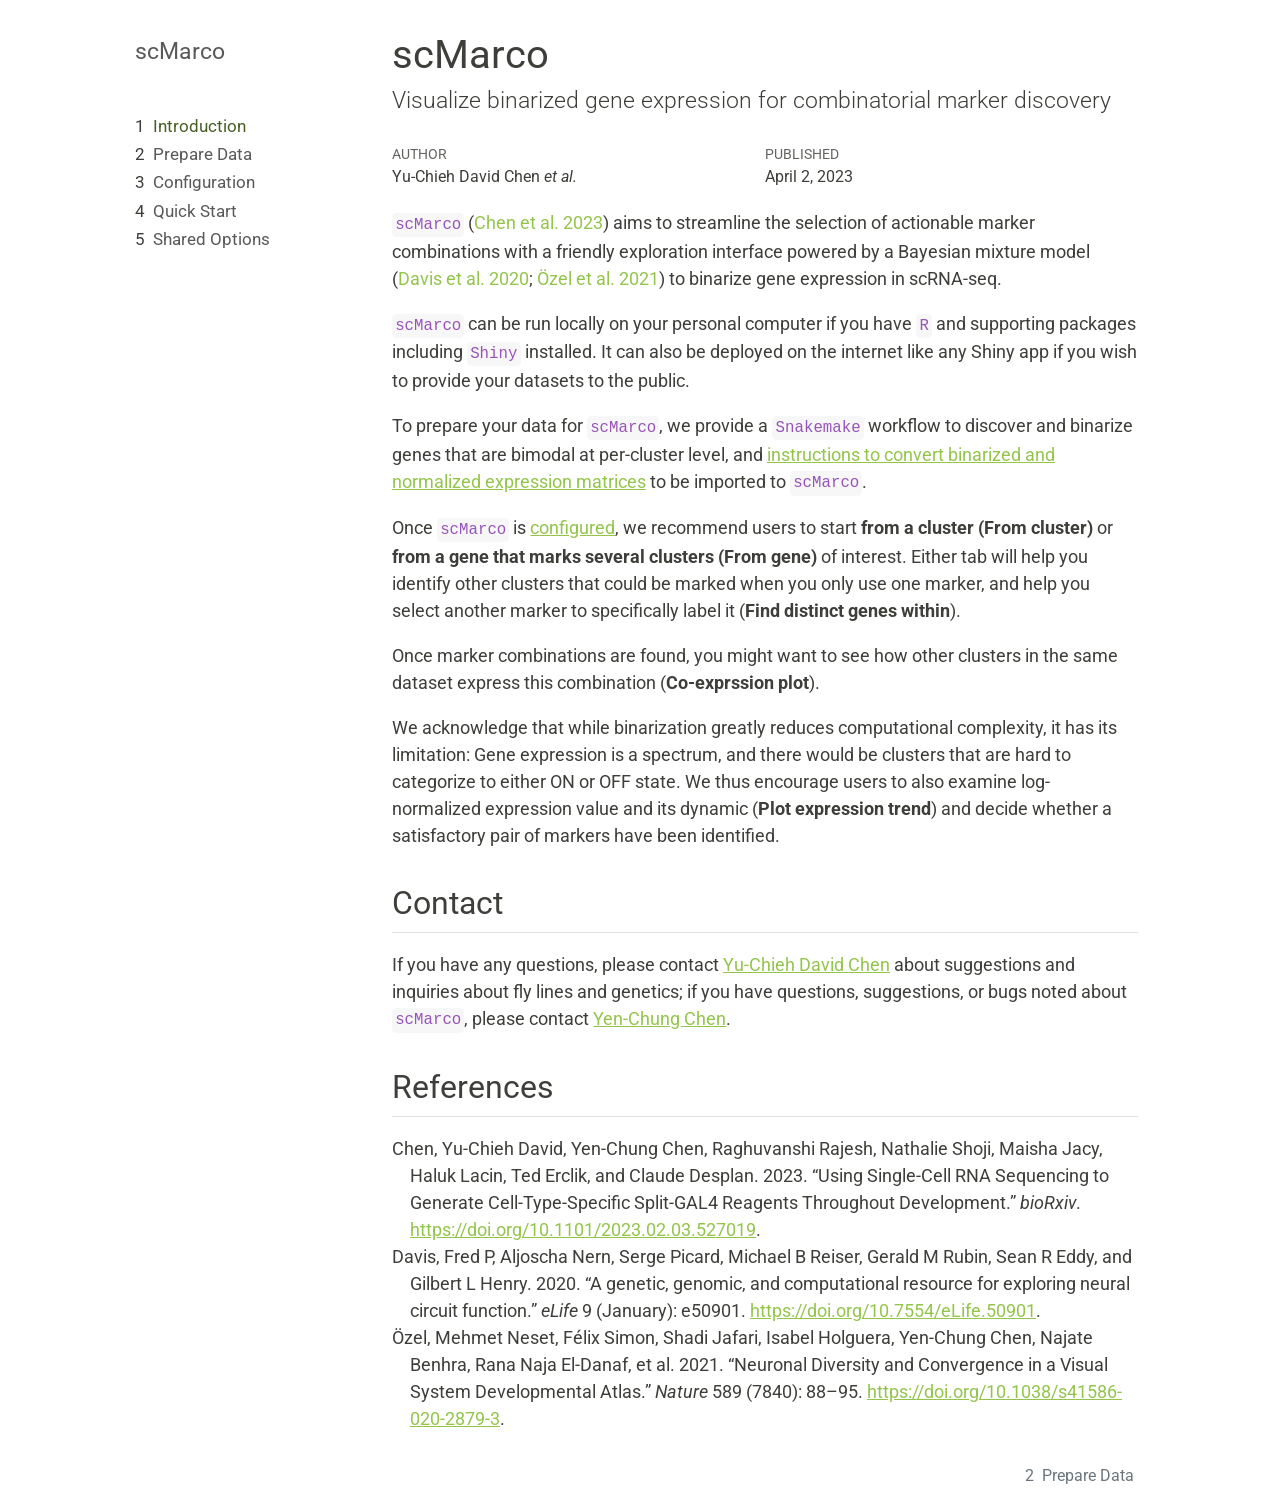
==== docs/_book/index.html @ ebc9287f "Documentation (working)" ====
<!DOCTYPE html>
<html xmlns="http://www.w3.org/1999/xhtml" lang="en" xml:lang="en"><head>

<meta charset="utf-8">
<meta name="generator" content="quarto-1.2.280">

<meta name="viewport" content="width=device-width, initial-scale=1.0, user-scalable=yes">

<meta name="author" content="Yu-Chieh David Chen et al.">
<meta name="dcterms.date" content="2023-04-02">

<title>scMarco</title>
<style>
code{white-space: pre-wrap;}
span.smallcaps{font-variant: small-caps;}
div.columns{display: flex; gap: min(4vw, 1.5em);}
div.column{flex: auto; overflow-x: auto;}
div.hanging-indent{margin-left: 1.5em; text-indent: -1.5em;}
ul.task-list{list-style: none;}
ul.task-list li input[type="checkbox"] {
  width: 0.8em;
  margin: 0 0.8em 0.2em -1.6em;
  vertical-align: middle;
}
div.csl-bib-body { }
div.csl-entry {
  clear: both;
}
.hanging div.csl-entry {
  margin-left:2em;
  text-indent:-2em;
}
div.csl-left-margin {
  min-width:2em;
  float:left;
}
div.csl-right-inline {
  margin-left:2em;
  padding-left:1em;
}
div.csl-indent {
  margin-left: 2em;
}
</style>


<script src="site_libs/quarto-nav/quarto-nav.js"></script>
<script src="site_libs/quarto-nav/headroom.min.js"></script>
<script src="site_libs/clipboard/clipboard.min.js"></script>
<script src="site_libs/quarto-search/autocomplete.umd.js"></script>
<script src="site_libs/quarto-search/fuse.min.js"></script>
<script src="site_libs/quarto-search/quarto-search.js"></script>
<meta name="quarto:offset" content="./">
<link href="./preprocess.html" rel="next">
<script src="site_libs/quarto-html/quarto.js"></script>
<script src="site_libs/quarto-html/popper.min.js"></script>
<script src="site_libs/quarto-html/tippy.umd.min.js"></script>
<script src="site_libs/quarto-html/anchor.min.js"></script>
<link href="site_libs/quarto-html/tippy.css" rel="stylesheet">
<link href="site_libs/quarto-html/quarto-syntax-highlighting.css" rel="stylesheet" id="quarto-text-highlighting-styles">
<script src="site_libs/bootstrap/bootstrap.min.js"></script>
<link href="site_libs/bootstrap/bootstrap-icons.css" rel="stylesheet">
<link href="site_libs/bootstrap/bootstrap.min.css" rel="stylesheet" id="quarto-bootstrap" data-mode="light">
<script id="quarto-search-options" type="application/json">{
  "location": "sidebar",
  "copy-button": false,
  "collapse-after": 3,
  "panel-placement": "start",
  "type": "textbox",
  "limit": 20,
  "language": {
    "search-no-results-text": "No results",
    "search-matching-documents-text": "matching documents",
    "search-copy-link-title": "Copy link to search",
    "search-hide-matches-text": "Hide additional matches",
    "search-more-match-text": "more match in this document",
    "search-more-matches-text": "more matches in this document",
    "search-clear-button-title": "Clear",
    "search-detached-cancel-button-title": "Cancel",
    "search-submit-button-title": "Submit"
  }
}</script>


</head>

<body class="nav-sidebar floating fullcontent">

<div id="quarto-search-results"></div>
  <header id="quarto-header" class="headroom fixed-top">
  <nav class="quarto-secondary-nav" data-bs-toggle="collapse" data-bs-target="#quarto-sidebar" aria-controls="quarto-sidebar" aria-expanded="false" aria-label="Toggle sidebar navigation" onclick="if (window.quartoToggleHeadroom) { window.quartoToggleHeadroom(); }">
    <div class="container-fluid d-flex justify-content-between">
      <h1 class="quarto-secondary-nav-title">scMarco</h1>
      <button type="button" class="quarto-btn-toggle btn" aria-label="Show secondary navigation">
        <i class="bi bi-chevron-right"></i>
      </button>
    </div>
  </nav>
</header>
<!-- content -->
<div id="quarto-content" class="quarto-container page-columns page-rows-contents page-layout-article">
<!-- sidebar -->
  <nav id="quarto-sidebar" class="sidebar collapse sidebar-navigation floating overflow-auto">
    <div class="pt-lg-2 mt-2 text-left sidebar-header">
    <div class="sidebar-title mb-0 py-0">
      <a href="./">scMarco</a> 
    </div>
      </div>
      <div class="mt-2 flex-shrink-0 align-items-center">
        <div class="sidebar-search">
        <div id="quarto-search" class="" title="Search"></div>
        </div>
      </div>
    <div class="sidebar-menu-container"> 
    <ul class="list-unstyled mt-1">
        <li class="sidebar-item">
  <div class="sidebar-item-container"> 
  <a href="./index.html" class="sidebar-item-text sidebar-link active"><span class="chapter-number">1</span>&nbsp; <span class="chapter-title">Introduction</span></a>
  </div>
</li>
        <li class="sidebar-item">
  <div class="sidebar-item-container"> 
  <a href="./preprocess.html" class="sidebar-item-text sidebar-link"><span class="chapter-number">2</span>&nbsp; <span class="chapter-title">Prepare Data</span></a>
  </div>
</li>
        <li class="sidebar-item">
  <div class="sidebar-item-container"> 
  <a href="./config.html" class="sidebar-item-text sidebar-link"><span class="chapter-number">3</span>&nbsp; <span class="chapter-title">Configuration</span></a>
  </div>
</li>
        <li class="sidebar-item">
  <div class="sidebar-item-container"> 
  <a href="./quick_start.html" class="sidebar-item-text sidebar-link"><span class="chapter-number">4</span>&nbsp; <span class="chapter-title">Quick Start</span></a>
  </div>
</li>
        <li class="sidebar-item">
  <div class="sidebar-item-container"> 
  <a href="./shared_options.html" class="sidebar-item-text sidebar-link"><span class="chapter-number">5</span>&nbsp; <span class="chapter-title">Shared Options</span></a>
  </div>
</li>
    </ul>
    </div>
</nav>
<!-- margin-sidebar -->
    
<!-- main -->
<main class="content" id="quarto-document-content">

<header id="title-block-header" class="quarto-title-block default">
<div class="quarto-title">
<h1 class="title d-none d-lg-block">scMarco</h1>
<p class="subtitle lead">Visualize binarized gene expression for combinatorial marker discovery</p>
</div>



<div class="quarto-title-meta">

    <div>
    <div class="quarto-title-meta-heading">Author</div>
    <div class="quarto-title-meta-contents">
             <p>Yu-Chieh David Chen <em>et al.</em> </p>
          </div>
  </div>
    
    <div>
    <div class="quarto-title-meta-heading">Published</div>
    <div class="quarto-title-meta-contents">
      <p class="date">April 2, 2023</p>
    </div>
  </div>
  
    
  </div>
  

</header>

<p><code>scMarco</code> <span class="citation" data-cites="Chen2023.02.03.527019">(<a href="#ref-Chen2023.02.03.527019" role="doc-biblioref">Chen et al. 2023</a>)</span> aims to streamline the selection of actionable marker combinations with a friendly exploration interface powered by a Bayesian mixture model <span class="citation" data-cites="davis2020 özel2021">(<a href="#ref-davis2020" role="doc-biblioref">Davis et al. 2020</a>; <a href="#ref-özel2021" role="doc-biblioref">Özel et al. 2021</a>)</span> to binarize gene expression in scRNA-seq.</p>
<p><code>scMarco</code> can be run locally on your personal computer if you have <code>R</code> and supporting packages including <code>Shiny</code> installed. It can also be deployed on the internet like any Shiny app if you wish to provide your datasets to the public.</p>
<p>To prepare your data for <code>scMarco</code>, we provide a <code>Snakemake</code> workflow to discover and binarize genes that are bimodal at per-cluster level, and <a href="./preprocess.html">instructions to convert binarized and normalized expression matrices</a> to be imported to <code>scMarco</code>.</p>
<p>Once <code>scMarco</code> is <a href="./config.html">configured</a>, we recommend users to start <strong>from a cluster (From cluster)</strong> or <strong>from a gene that marks several clusters (From gene)</strong> of interest. Either tab will help you identify other clusters that could be marked when you only use one marker, and help you select another marker to specifically label it (<strong>Find distinct genes within</strong>).</p>
<p>Once marker combinations are found, you might want to see how other clusters in the same dataset express this combination (<strong>Co-exprssion plot</strong>).</p>
<p>We acknowledge that while binarization greatly reduces computational complexity, it has its limitation: Gene expression is a spectrum, and there would be clusters that are hard to categorize to either ON or OFF state. We thus encourage users to also examine log-normalized expression value and its dynamic (<strong>Plot expression trend</strong>) and decide whether a satisfactory pair of markers have been identified.</p>
<section id="contact" class="level2">
<h2 class="anchored" data-anchor-id="contact">Contact</h2>
<p>If you have any questions, please contact <a href="mailto:ycc4@nyu.edu">Yu-Chieh David Chen</a> about suggestions and inquiries about fly lines and genetics; if you have questions, suggestions, or bugs noted about <code>scMarco</code>, please contact <a href="mailto:yenchung.chen@nyu.edu">Yen-Chung Chen</a>.</p>
</section>
<section id="references" class="level2">
<h2 class="anchored" data-anchor-id="references">References</h2>


<div id="refs" class="references csl-bib-body hanging-indent" role="doc-bibliography">
<div id="ref-Chen2023.02.03.527019" class="csl-entry" role="doc-biblioentry">
Chen, Yu-Chieh David, Yen-Chung Chen, Raghuvanshi Rajesh, Nathalie Shoji, Maisha Jacy, Haluk Lacin, Ted Erclik, and Claude Desplan. 2023. <span>“Using Single-Cell RNA Sequencing to Generate Cell-Type-Specific Split-GAL4 Reagents Throughout Development.”</span> <em>bioRxiv</em>. <a href="https://doi.org/10.1101/2023.02.03.527019">https://doi.org/10.1101/2023.02.03.527019</a>.
</div>
<div id="ref-davis2020" class="csl-entry" role="doc-biblioentry">
Davis, Fred P, Aljoscha Nern, Serge Picard, Michael B Reiser, Gerald M Rubin, Sean R Eddy, and Gilbert L Henry. 2020. <span>“A genetic, genomic, and computational resource for exploring neural circuit function.”</span> <em>eLife</em> 9 (January): e50901. <a href="https://doi.org/10.7554/eLife.50901">https://doi.org/10.7554/eLife.50901</a>.
</div>
<div id="ref-özel2021" class="csl-entry" role="doc-biblioentry">
Özel, Mehmet Neset, Félix Simon, Shadi Jafari, Isabel Holguera, Yen-Chung Chen, Najate Benhra, Rana Naja El-Danaf, et al. 2021. <span>“Neuronal Diversity and Convergence in a Visual System Developmental Atlas.”</span> <em>Nature</em> 589 (7840): 88–95. <a href="https://doi.org/10.1038/s41586-020-2879-3">https://doi.org/10.1038/s41586-020-2879-3</a>.
</div>
</div>
</section>

</main> <!-- /main -->
<script id="quarto-html-after-body" type="application/javascript">
window.document.addEventListener("DOMContentLoaded", function (event) {
  const toggleBodyColorMode = (bsSheetEl) => {
    const mode = bsSheetEl.getAttribute("data-mode");
    const bodyEl = window.document.querySelector("body");
    if (mode === "dark") {
      bodyEl.classList.add("quarto-dark");
      bodyEl.classList.remove("quarto-light");
    } else {
      bodyEl.classList.add("quarto-light");
      bodyEl.classList.remove("quarto-dark");
    }
  }
  const toggleBodyColorPrimary = () => {
    const bsSheetEl = window.document.querySelector("link#quarto-bootstrap");
    if (bsSheetEl) {
      toggleBodyColorMode(bsSheetEl);
    }
  }
  toggleBodyColorPrimary();  
  const icon = "";
  const anchorJS = new window.AnchorJS();
  anchorJS.options = {
    placement: 'right',
    icon: icon
  };
  anchorJS.add('.anchored');
  const clipboard = new window.ClipboardJS('.code-copy-button', {
    target: function(trigger) {
      return trigger.previousElementSibling;
    }
  });
  clipboard.on('success', function(e) {
    // button target
    const button = e.trigger;
    // don't keep focus
    button.blur();
    // flash "checked"
    button.classList.add('code-copy-button-checked');
    var currentTitle = button.getAttribute("title");
    button.setAttribute("title", "Copied!");
    let tooltip;
    if (window.bootstrap) {
      button.setAttribute("data-bs-toggle", "tooltip");
      button.setAttribute("data-bs-placement", "left");
      button.setAttribute("data-bs-title", "Copied!");
      tooltip = new bootstrap.Tooltip(button, 
        { trigger: "manual", 
          customClass: "code-copy-button-tooltip",
          offset: [0, -8]});
      tooltip.show();    
    }
    setTimeout(function() {
      if (tooltip) {
        tooltip.hide();
        button.removeAttribute("data-bs-title");
        button.removeAttribute("data-bs-toggle");
        button.removeAttribute("data-bs-placement");
      }
      button.setAttribute("title", currentTitle);
      button.classList.remove('code-copy-button-checked');
    }, 1000);
    // clear code selection
    e.clearSelection();
  });
  function tippyHover(el, contentFn) {
    const config = {
      allowHTML: true,
      content: contentFn,
      maxWidth: 500,
      delay: 100,
      arrow: false,
      appendTo: function(el) {
          return el.parentElement;
      },
      interactive: true,
      interactiveBorder: 10,
      theme: 'quarto',
      placement: 'bottom-start'
    };
    window.tippy(el, config); 
  }
  const noterefs = window.document.querySelectorAll('a[role="doc-noteref"]');
  for (var i=0; i<noterefs.length; i++) {
    const ref = noterefs[i];
    tippyHover(ref, function() {
      // use id or data attribute instead here
      let href = ref.getAttribute('data-footnote-href') || ref.getAttribute('href');
      try { href = new URL(href).hash; } catch {}
      const id = href.replace(/^#\/?/, "");
      const note = window.document.getElementById(id);
      return note.innerHTML;
    });
  }
  const findCites = (el) => {
    const parentEl = el.parentElement;
    if (parentEl) {
      const cites = parentEl.dataset.cites;
      if (cites) {
        return {
          el,
          cites: cites.split(' ')
        };
      } else {
        return findCites(el.parentElement)
      }
    } else {
      return undefined;
    }
  };
  var bibliorefs = window.document.querySelectorAll('a[role="doc-biblioref"]');
  for (var i=0; i<bibliorefs.length; i++) {
    const ref = bibliorefs[i];
    const citeInfo = findCites(ref);
    if (citeInfo) {
      tippyHover(citeInfo.el, function() {
        var popup = window.document.createElement('div');
        citeInfo.cites.forEach(function(cite) {
          var citeDiv = window.document.createElement('div');
          citeDiv.classList.add('hanging-indent');
          citeDiv.classList.add('csl-entry');
          var biblioDiv = window.document.getElementById('ref-' + cite);
          if (biblioDiv) {
            citeDiv.innerHTML = biblioDiv.innerHTML;
          }
          popup.appendChild(citeDiv);
        });
        return popup.innerHTML;
      });
    }
  }
});
</script>
<nav class="page-navigation">
  <div class="nav-page nav-page-previous">
  </div>
  <div class="nav-page nav-page-next">
      <a href="./preprocess.html" class="pagination-link">
        <span class="nav-page-text"><span class="chapter-number">2</span>&nbsp; <span class="chapter-title">Prepare Data</span></span> <i class="bi bi-arrow-right-short"></i>
      </a>
  </div>
</nav>
</div> <!-- /content -->



</body></html>
---- docs/_book/site_libs/quarto-html/tippy.css ----
.tippy-box[data-animation=fade][data-state=hidden]{opacity:0}[data-tippy-root]{max-width:calc(100vw - 10px)}.tippy-box{position:relative;background-color:#333;color:#fff;border-radius:4px;font-size:14px;line-height:1.4;white-space:normal;outline:0;transition-property:transform,visibility,opacity}.tippy-box[data-placement^=top]>.tippy-arrow{bottom:0}.tippy-box[data-placement^=top]>.tippy-arrow:before{bottom:-7px;left:0;border-width:8px 8px 0;border-top-color:initial;transform-origin:center top}.tippy-box[data-placement^=bottom]>.tippy-arrow{top:0}.tippy-box[data-placement^=bottom]>.tippy-arrow:before{top:-7px;left:0;border-width:0 8px 8px;border-bottom-color:initial;transform-origin:center bottom}.tippy-box[data-placement^=left]>.tippy-arrow{right:0}.tippy-box[data-placement^=left]>.tippy-arrow:before{border-width:8px 0 8px 8px;border-left-color:initial;right:-7px;transform-origin:center left}.tippy-box[data-placement^=right]>.tippy-arrow{left:0}.tippy-box[data-placement^=right]>.tippy-arrow:before{left:-7px;border-width:8px 8px 8px 0;border-right-color:initial;transform-origin:center right}.tippy-box[data-inertia][data-state=visible]{transition-timing-function:cubic-bezier(.54,1.5,.38,1.11)}.tippy-arrow{width:16px;height:16px;color:#333}.tippy-arrow:before{content:"";position:absolute;border-color:transparent;border-style:solid}.tippy-content{position:relative;padding:5px 9px;z-index:1}
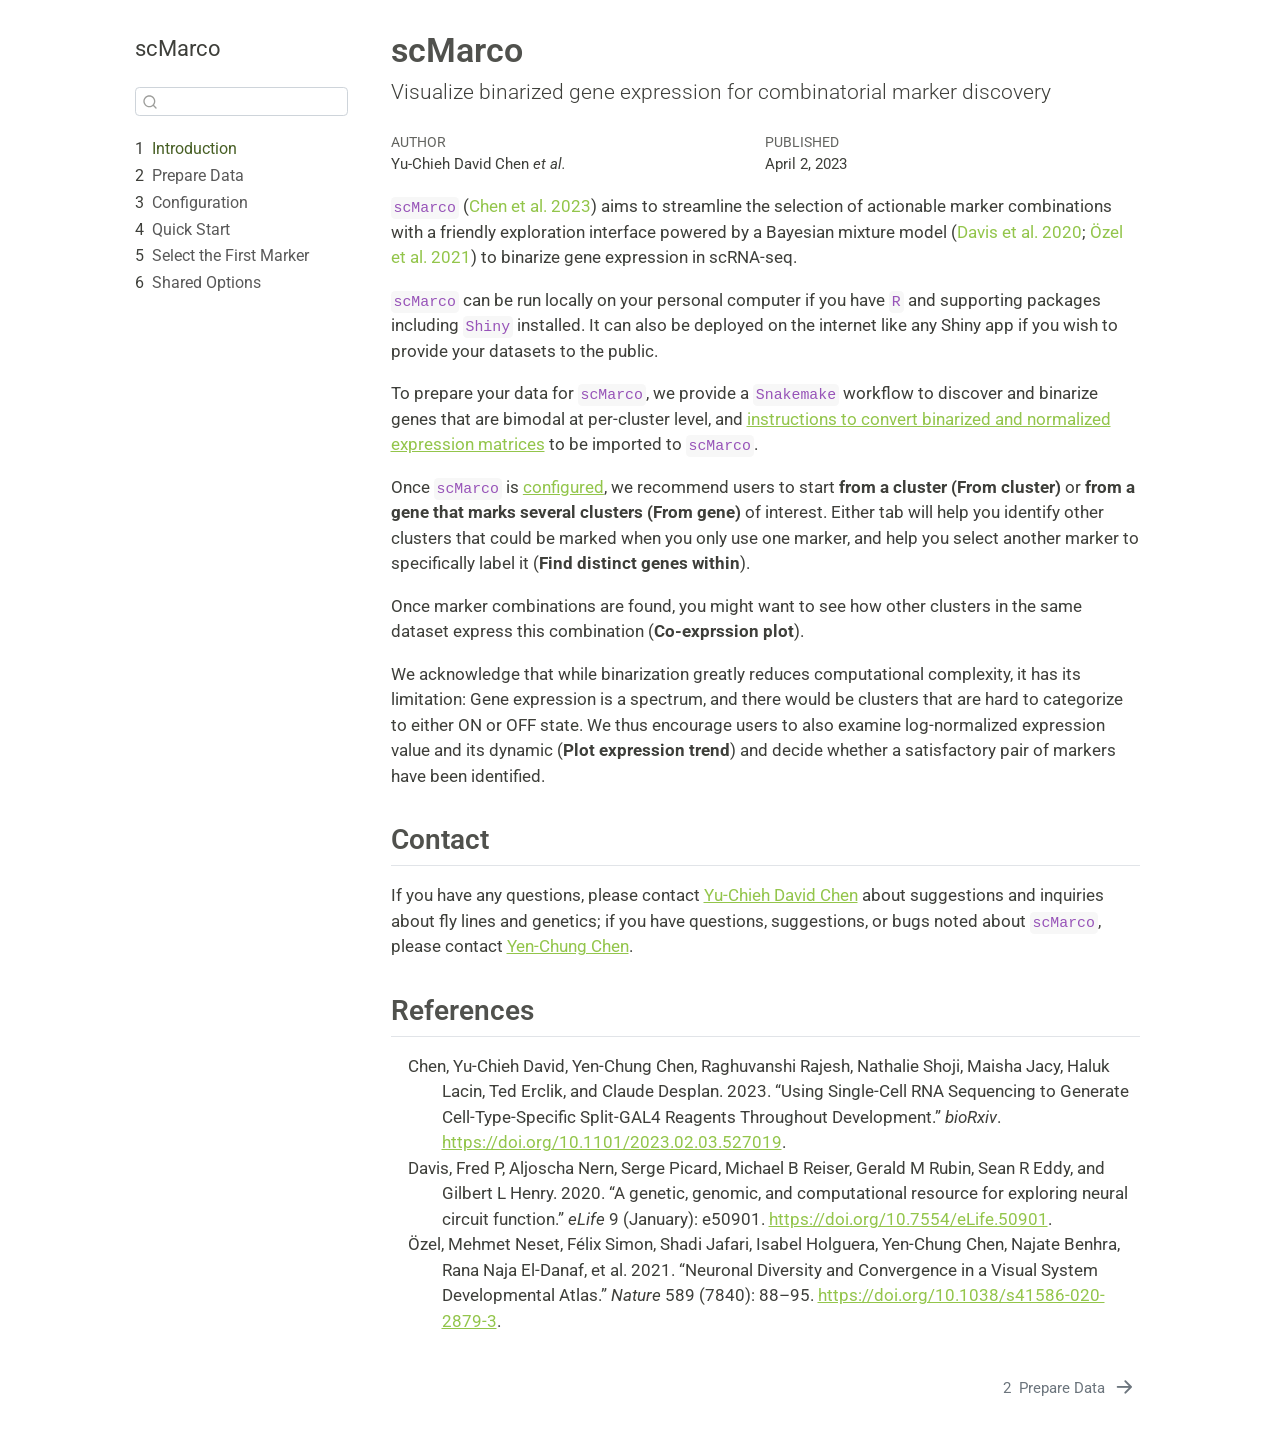
==== commit b803eada: "Render docs (working)" ====
--- a/docs/_book/index.html
+++ b/docs/_book/index.html
@@ -2,7 +2,7 @@
 <html xmlns="http://www.w3.org/1999/xhtml" lang="en" xml:lang="en"><head>
 
 <meta charset="utf-8">
-<meta name="generator" content="quarto-1.2.280">
+<meta name="generator" content="quarto-1.3.310">
 
 <meta name="viewport" content="width=device-width, initial-scale=1.0, user-scalable=yes">
 
@@ -19,14 +19,15 @@
 ul.task-list{list-style: none;}
 ul.task-list li input[type="checkbox"] {
   width: 0.8em;
-  margin: 0 0.8em 0.2em -1.6em;
+  margin: 0 0.8em 0.2em -1em; /* quarto-specific, see https://github.com/quarto-dev/quarto-cli/issues/4556 */ 
   vertical-align: middle;
 }
+/* CSS for citations */
 div.csl-bib-body { }
 div.csl-entry {
   clear: both;
 }
-.hanging div.csl-entry {
+.hanging-indent div.csl-entry {
   margin-left:2em;
   text-indent:-2em;
 }
@@ -40,8 +41,7 @@
 }
 div.csl-indent {
   margin-left: 2em;
-}
-</style>
+}</style>
 
 
 <script src="site_libs/quarto-nav/quarto-nav.js"></script>
@@ -88,11 +88,16 @@
 
 <div id="quarto-search-results"></div>
   <header id="quarto-header" class="headroom fixed-top">
-  <nav class="quarto-secondary-nav" data-bs-toggle="collapse" data-bs-target="#quarto-sidebar" aria-controls="quarto-sidebar" aria-expanded="false" aria-label="Toggle sidebar navigation" onclick="if (window.quartoToggleHeadroom) { window.quartoToggleHeadroom(); }">
-    <div class="container-fluid d-flex justify-content-between">
-      <h1 class="quarto-secondary-nav-title">scMarco</h1>
-      <button type="button" class="quarto-btn-toggle btn" aria-label="Show secondary navigation">
-        <i class="bi bi-chevron-right"></i>
+  <nav class="quarto-secondary-nav">
+    <div class="container-fluid d-flex">
+      <button type="button" class="quarto-btn-toggle btn" data-bs-toggle="collapse" data-bs-target="#quarto-sidebar,#quarto-sidebar-glass" aria-controls="quarto-sidebar" aria-expanded="false" aria-label="Toggle sidebar navigation" onclick="if (window.quartoToggleHeadroom) { window.quartoToggleHeadroom(); }">
+        <i class="bi bi-layout-text-sidebar-reverse"></i>
+      </button>
+      <nav class="quarto-page-breadcrumbs" aria-label="breadcrumb"><ol class="breadcrumb"><li class="breadcrumb-item"><a href="./index.html"><span class="chapter-number">1</span>&nbsp; <span class="chapter-title">Introduction</span></a></li></ol></nav>
+      <a class="flex-grow-1" role="button" data-bs-toggle="collapse" data-bs-target="#quarto-sidebar,#quarto-sidebar-glass" aria-controls="quarto-sidebar" aria-expanded="false" aria-label="Toggle sidebar navigation" onclick="if (window.quartoToggleHeadroom) { window.quartoToggleHeadroom(); }">      
+      </a>
+      <button type="button" class="btn quarto-search-button" aria-label="Search" onclick="window.quartoOpenSearch();">
+        <i class="bi bi-search"></i>
       </button>
     </div>
   </nav>
@@ -100,47 +105,59 @@
 <!-- content -->
 <div id="quarto-content" class="quarto-container page-columns page-rows-contents page-layout-article">
 <!-- sidebar -->
-  <nav id="quarto-sidebar" class="sidebar collapse sidebar-navigation floating overflow-auto">
+  <nav id="quarto-sidebar" class="sidebar collapse collapse-horizontal sidebar-navigation floating overflow-auto">
     <div class="pt-lg-2 mt-2 text-left sidebar-header">
     <div class="sidebar-title mb-0 py-0">
       <a href="./">scMarco</a> 
     </div>
       </div>
-      <div class="mt-2 flex-shrink-0 align-items-center">
+        <div class="mt-2 flex-shrink-0 align-items-center">
         <div class="sidebar-search">
         <div id="quarto-search" class="" title="Search"></div>
         </div>
-      </div>
+        </div>
     <div class="sidebar-menu-container"> 
     <ul class="list-unstyled mt-1">
         <li class="sidebar-item">
   <div class="sidebar-item-container"> 
-  <a href="./index.html" class="sidebar-item-text sidebar-link active"><span class="chapter-number">1</span>&nbsp; <span class="chapter-title">Introduction</span></a>
-  </div>
-</li>
-        <li class="sidebar-item">
-  <div class="sidebar-item-container"> 
-  <a href="./preprocess.html" class="sidebar-item-text sidebar-link"><span class="chapter-number">2</span>&nbsp; <span class="chapter-title">Prepare Data</span></a>
-  </div>
-</li>
-        <li class="sidebar-item">
-  <div class="sidebar-item-container"> 
-  <a href="./config.html" class="sidebar-item-text sidebar-link"><span class="chapter-number">3</span>&nbsp; <span class="chapter-title">Configuration</span></a>
-  </div>
-</li>
-        <li class="sidebar-item">
-  <div class="sidebar-item-container"> 
-  <a href="./quick_start.html" class="sidebar-item-text sidebar-link"><span class="chapter-number">4</span>&nbsp; <span class="chapter-title">Quick Start</span></a>
-  </div>
-</li>
-        <li class="sidebar-item">
-  <div class="sidebar-item-container"> 
-  <a href="./shared_options.html" class="sidebar-item-text sidebar-link"><span class="chapter-number">5</span>&nbsp; <span class="chapter-title">Shared Options</span></a>
+  <a href="./index.html" class="sidebar-item-text sidebar-link active">
+ <span class="menu-text"><span class="chapter-number">1</span>&nbsp; <span class="chapter-title">Introduction</span></span></a>
+  </div>
+</li>
+        <li class="sidebar-item">
+  <div class="sidebar-item-container"> 
+  <a href="./preprocess.html" class="sidebar-item-text sidebar-link">
+ <span class="menu-text"><span class="chapter-number">2</span>&nbsp; <span class="chapter-title">Prepare Data</span></span></a>
+  </div>
+</li>
+        <li class="sidebar-item">
+  <div class="sidebar-item-container"> 
+  <a href="./config.html" class="sidebar-item-text sidebar-link">
+ <span class="menu-text"><span class="chapter-number">3</span>&nbsp; <span class="chapter-title">Configuration</span></span></a>
+  </div>
+</li>
+        <li class="sidebar-item">
+  <div class="sidebar-item-container"> 
+  <a href="./quick_start.html" class="sidebar-item-text sidebar-link">
+ <span class="menu-text"><span class="chapter-number">4</span>&nbsp; <span class="chapter-title">Quick Start</span></span></a>
+  </div>
+</li>
+        <li class="sidebar-item">
+  <div class="sidebar-item-container"> 
+  <a href="./first_marker.html" class="sidebar-item-text sidebar-link">
+ <span class="menu-text"><span class="chapter-number">5</span>&nbsp; <span class="chapter-title">Select the First Marker</span></span></a>
+  </div>
+</li>
+        <li class="sidebar-item">
+  <div class="sidebar-item-container"> 
+  <a href="./shared_options.html" class="sidebar-item-text sidebar-link">
+ <span class="menu-text"><span class="chapter-number">6</span>&nbsp; <span class="chapter-title">Shared Options</span></span></a>
   </div>
 </li>
     </ul>
     </div>
 </nav>
+<div id="quarto-sidebar-glass" data-bs-toggle="collapse" data-bs-target="#quarto-sidebar,#quarto-sidebar-glass"></div>
 <!-- margin-sidebar -->
     
 <!-- main -->
@@ -148,7 +165,7 @@
 
 <header id="title-block-header" class="quarto-title-block default">
 <div class="quarto-title">
-<h1 class="title d-none d-lg-block">scMarco</h1>
+<h1 class="title">scMarco</h1>
 <p class="subtitle lead">Visualize binarized gene expression for combinatorial marker discovery</p>
 </div>
 
@@ -190,14 +207,14 @@
 <h2 class="anchored" data-anchor-id="references">References</h2>
 
 
-<div id="refs" class="references csl-bib-body hanging-indent" role="doc-bibliography">
-<div id="ref-Chen2023.02.03.527019" class="csl-entry" role="doc-biblioentry">
+<div id="refs" class="references csl-bib-body hanging-indent" role="list">
+<div id="ref-Chen2023.02.03.527019" class="csl-entry" role="listitem">
 Chen, Yu-Chieh David, Yen-Chung Chen, Raghuvanshi Rajesh, Nathalie Shoji, Maisha Jacy, Haluk Lacin, Ted Erclik, and Claude Desplan. 2023. <span>“Using Single-Cell RNA Sequencing to Generate Cell-Type-Specific Split-GAL4 Reagents Throughout Development.”</span> <em>bioRxiv</em>. <a href="https://doi.org/10.1101/2023.02.03.527019">https://doi.org/10.1101/2023.02.03.527019</a>.
 </div>
-<div id="ref-davis2020" class="csl-entry" role="doc-biblioentry">
+<div id="ref-davis2020" class="csl-entry" role="listitem">
 Davis, Fred P, Aljoscha Nern, Serge Picard, Michael B Reiser, Gerald M Rubin, Sean R Eddy, and Gilbert L Henry. 2020. <span>“A genetic, genomic, and computational resource for exploring neural circuit function.”</span> <em>eLife</em> 9 (January): e50901. <a href="https://doi.org/10.7554/eLife.50901">https://doi.org/10.7554/eLife.50901</a>.
 </div>
-<div id="ref-özel2021" class="csl-entry" role="doc-biblioentry">
+<div id="ref-özel2021" class="csl-entry" role="listitem">
 Özel, Mehmet Neset, Félix Simon, Shadi Jafari, Isabel Holguera, Yen-Chung Chen, Najate Benhra, Rana Naja El-Danaf, et al. 2021. <span>“Neuronal Diversity and Convergence in a Visual System Developmental Atlas.”</span> <em>Nature</em> 589 (7840): 88–95. <a href="https://doi.org/10.1038/s41586-020-2879-3">https://doi.org/10.1038/s41586-020-2879-3</a>.
 </div>
 </div>
@@ -231,9 +248,23 @@
     icon: icon
   };
   anchorJS.add('.anchored');
+  const isCodeAnnotation = (el) => {
+    for (const clz of el.classList) {
+      if (clz.startsWith('code-annotation-')) {                     
+        return true;
+      }
+    }
+    return false;
+  }
   const clipboard = new window.ClipboardJS('.code-copy-button', {
-    target: function(trigger) {
-      return trigger.previousElementSibling;
+    text: function(trigger) {
+      const codeEl = trigger.previousElementSibling.cloneNode(true);
+      for (const childEl of codeEl.children) {
+        if (isCodeAnnotation(childEl)) {
+          childEl.remove();
+        }
+      }
+      return codeEl.innerText;
     }
   });
   clipboard.on('success', function(e) {
@@ -298,6 +329,92 @@
       return note.innerHTML;
     });
   }
+      let selectedAnnoteEl;
+      const selectorForAnnotation = ( cell, annotation) => {
+        let cellAttr = 'data-code-cell="' + cell + '"';
+        let lineAttr = 'data-code-annotation="' +  annotation + '"';
+        const selector = 'span[' + cellAttr + '][' + lineAttr + ']';
+        return selector;
+      }
+      const selectCodeLines = (annoteEl) => {
+        const doc = window.document;
+        const targetCell = annoteEl.getAttribute("data-target-cell");
+        const targetAnnotation = annoteEl.getAttribute("data-target-annotation");
+        const annoteSpan = window.document.querySelector(selectorForAnnotation(targetCell, targetAnnotation));
+        const lines = annoteSpan.getAttribute("data-code-lines").split(",");
+        const lineIds = lines.map((line) => {
+          return targetCell + "-" + line;
+        })
+        let top = null;
+        let height = null;
+        let parent = null;
+        if (lineIds.length > 0) {
+            //compute the position of the single el (top and bottom and make a div)
+            const el = window.document.getElementById(lineIds[0]);
+            top = el.offsetTop;
+            height = el.offsetHeight;
+            parent = el.parentElement.parentElement;
+          if (lineIds.length > 1) {
+            const lastEl = window.document.getElementById(lineIds[lineIds.length - 1]);
+            const bottom = lastEl.offsetTop + lastEl.offsetHeight;
+            height = bottom - top;
+          }
+          if (top !== null && height !== null && parent !== null) {
+            // cook up a div (if necessary) and position it 
+            let div = window.document.getElementById("code-annotation-line-highlight");
+            if (div === null) {
+              div = window.document.createElement("div");
+              div.setAttribute("id", "code-annotation-line-highlight");
+              div.style.position = 'absolute';
+              parent.appendChild(div);
+            }
+            div.style.top = top - 2 + "px";
+            div.style.height = height + 4 + "px";
+            let gutterDiv = window.document.getElementById("code-annotation-line-highlight-gutter");
+            if (gutterDiv === null) {
+              gutterDiv = window.document.createElement("div");
+              gutterDiv.setAttribute("id", "code-annotation-line-highlight-gutter");
+              gutterDiv.style.position = 'absolute';
+              const codeCell = window.document.getElementById(targetCell);
+              const gutter = codeCell.querySelector('.code-annotation-gutter');
+              gutter.appendChild(gutterDiv);
+            }
+            gutterDiv.style.top = top - 2 + "px";
+            gutterDiv.style.height = height + 4 + "px";
+          }
+          selectedAnnoteEl = annoteEl;
+        }
+      };
+      const unselectCodeLines = () => {
+        const elementsIds = ["code-annotation-line-highlight", "code-annotation-line-highlight-gutter"];
+        elementsIds.forEach((elId) => {
+          const div = window.document.getElementById(elId);
+          if (div) {
+            div.remove();
+          }
+        });
+        selectedAnnoteEl = undefined;
+      };
+      // Attach click handler to the DT
+      const annoteDls = window.document.querySelectorAll('dt[data-target-cell]');
+      for (const annoteDlNode of annoteDls) {
+        annoteDlNode.addEventListener('click', (event) => {
+          const clickedEl = event.target;
+          if (clickedEl !== selectedAnnoteEl) {
+            unselectCodeLines();
+            const activeEl = window.document.querySelector('dt[data-target-cell].code-annotation-active');
+            if (activeEl) {
+              activeEl.classList.remove('code-annotation-active');
+            }
+            selectCodeLines(clickedEl);
+            clickedEl.classList.add('code-annotation-active');
+          } else {
+            // Unselect the line
+            unselectCodeLines();
+            clickedEl.classList.remove('code-annotation-active');
+          }
+        });
+      }
   const findCites = (el) => {
     const parentEl = el.parentElement;
     if (parentEl) {
--- a/docs/_book/site_libs/quarto-html/quarto-syntax-highlighting.css
+++ b/docs/_book/site_libs/quarto-html/quarto-syntax-highlighting.css
@@ -0,0 +1,203 @@
+/* quarto syntax highlight colors */
+:root {
+  --quarto-hl-ot-color: #003B4F;
+  --quarto-hl-at-color: #657422;
+  --quarto-hl-ss-color: #20794D;
+  --quarto-hl-an-color: #5E5E5E;
+  --quarto-hl-fu-color: #4758AB;
+  --quarto-hl-st-color: #20794D;
+  --quarto-hl-cf-color: #003B4F;
+  --quarto-hl-op-color: #5E5E5E;
+  --quarto-hl-er-color: #AD0000;
+  --quarto-hl-bn-color: #AD0000;
+  --quarto-hl-al-color: #AD0000;
+  --quarto-hl-va-color: #111111;
+  --quarto-hl-bu-color: inherit;
+  --quarto-hl-ex-color: inherit;
+  --quarto-hl-pp-color: #AD0000;
+  --quarto-hl-in-color: #5E5E5E;
+  --quarto-hl-vs-color: #20794D;
+  --quarto-hl-wa-color: #5E5E5E;
+  --quarto-hl-do-color: #5E5E5E;
+  --quarto-hl-im-color: #00769E;
+  --quarto-hl-ch-color: #20794D;
+  --quarto-hl-dt-color: #AD0000;
+  --quarto-hl-fl-color: #AD0000;
+  --quarto-hl-co-color: #5E5E5E;
+  --quarto-hl-cv-color: #5E5E5E;
+  --quarto-hl-cn-color: #8f5902;
+  --quarto-hl-sc-color: #5E5E5E;
+  --quarto-hl-dv-color: #AD0000;
+  --quarto-hl-kw-color: #003B4F;
+}
+
+/* other quarto variables */
+:root {
+  --quarto-font-monospace: SFMono-Regular, Menlo, Monaco, Consolas, "Liberation Mono", "Courier New", monospace;
+}
+
+pre > code.sourceCode > span {
+  color: #003B4F;
+}
+
+code span {
+  color: #003B4F;
+}
+
+code.sourceCode > span {
+  color: #003B4F;
+}
+
+div.sourceCode,
+div.sourceCode pre.sourceCode {
+  color: #003B4F;
+}
+
+code span.ot {
+  color: #003B4F;
+  font-style: inherit;
+}
+
+code span.at {
+  color: #657422;
+  font-style: inherit;
+}
+
+code span.ss {
+  color: #20794D;
+  font-style: inherit;
+}
+
+code span.an {
+  color: #5E5E5E;
+  font-style: inherit;
+}
+
+code span.fu {
+  color: #4758AB;
+  font-style: inherit;
+}
+
+code span.st {
+  color: #20794D;
+  font-style: inherit;
+}
+
+code span.cf {
+  color: #003B4F;
+  font-style: inherit;
+}
+
+code span.op {
+  color: #5E5E5E;
+  font-style: inherit;
+}
+
+code span.er {
+  color: #AD0000;
+  font-style: inherit;
+}
+
+code span.bn {
+  color: #AD0000;
+  font-style: inherit;
+}
+
+code span.al {
+  color: #AD0000;
+  font-style: inherit;
+}
+
+code span.va {
+  color: #111111;
+  font-style: inherit;
+}
+
+code span.bu {
+  font-style: inherit;
+}
+
+code span.ex {
+  font-style: inherit;
+}
+
+code span.pp {
+  color: #AD0000;
+  font-style: inherit;
+}
+
+code span.in {
+  color: #5E5E5E;
+  font-style: inherit;
+}
+
+code span.vs {
+  color: #20794D;
+  font-style: inherit;
+}
+
+code span.wa {
+  color: #5E5E5E;
+  font-style: italic;
+}
+
+code span.do {
+  color: #5E5E5E;
+  font-style: italic;
+}
+
+code span.im {
+  color: #00769E;
+  font-style: inherit;
+}
+
+code span.ch {
+  color: #20794D;
+  font-style: inherit;
+}
+
+code span.dt {
+  color: #AD0000;
+  font-style: inherit;
+}
+
+code span.fl {
+  color: #AD0000;
+  font-style: inherit;
+}
+
+code span.co {
+  color: #5E5E5E;
+  font-style: inherit;
+}
+
+code span.cv {
+  color: #5E5E5E;
+  font-style: italic;
+}
+
+code span.cn {
+  color: #8f5902;
+  font-style: inherit;
+}
+
+code span.sc {
+  color: #5E5E5E;
+  font-style: inherit;
+}
+
+code span.dv {
+  color: #AD0000;
+  font-style: inherit;
+}
+
+code span.kw {
+  color: #003B4F;
+  font-style: inherit;
+}
+
+.prevent-inlining {
+  content: "</";
+}
+
+/*# sourceMappingURL=debc5d5d77c3f9108843748ff7464032.css.map */
